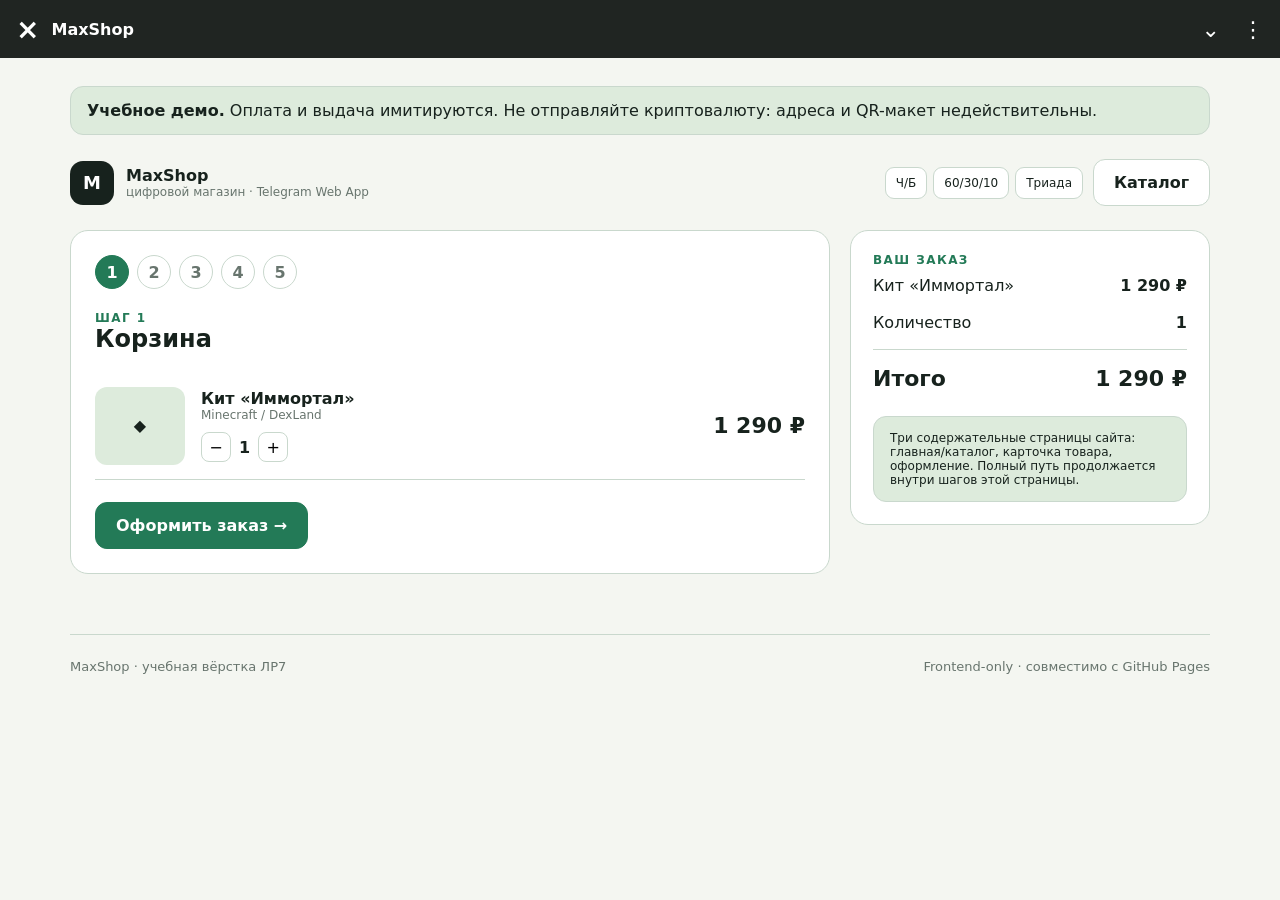
==== checkout.html @ 4ec122d0 "Publish MaxShop lab 7 demo with safe simulated checkout" ====
<!doctype html>
<html lang="ru">
<head>
<meta charset="utf-8">
<meta name="viewport" content="width=device-width,initial-scale=1">
<meta name="theme-color" content="#202522">
<title>Оформление заказа — MaxShop</title>
<link rel="stylesheet" href="styles.css">
</head>
<body data-theme="chromatic">
<div class="telegram-bar">
  <div class="telegram-title"><span style="font-size:28px">×</span><span>MaxShop</span></div>
  <div class="telegram-actions"><span>⌄</span><span>⋮</span></div>
</div>
<div class="app-shell">
  <div class="notice demo-notice" role="note"><strong>Учебное демо.</strong> Оплата и выдача имитируются. Не отправляйте криптовалюту: адреса и QR-макет недействительны.</div>
  <div class="topline">
    <div class="brand">
      <div class="logo">M</div>
      <div><strong>MaxShop</strong><div class="small muted">цифровой магазин · Telegram Web App</div></div>
    </div>
    <div style="display:flex;gap:10px;align-items:center;flex-wrap:wrap">
      <div class="theme-switch" title="Палитры из ЛР7">
        <button onclick="setTheme('achromatic')">Ч/Б</button>
        <button onclick="setTheme('chromatic')">60/30/10</button>
        <button onclick="setTheme('triad')">Триада</button>
      </div>
      <a class="btn secondary" href="index.html">Каталог</a>
    </div>
  </div>

  <div data-checkout class="flow-wrap">
    <main class="panel">
      <div class="stepper">
        <div class="step-dot active" data-stepdot="1">1</div>
        <div class="step-dot" data-stepdot="2">2</div>
        <div class="step-dot" data-stepdot="3">3</div>
        <div class="step-dot" data-stepdot="4">4</div>
        <div class="step-dot" data-stepdot="5">5</div>
      </div>

      <section class="step-pane active" data-step="1">
        <div class="eyebrow">Шаг 1</div><h1>Корзина</h1>
        <div class="cart-item">
          <div class="thumb">◆</div>
          <div><strong data-cart-name></strong><div class="muted small">Minecraft / DexLand</div>
            <div class="qty" style="margin-top:10px"><button onclick="qty(-1)">−</button><strong data-qty>1</strong><button onclick="qty(1)">+</button></div>
          </div>
          <div class="price" data-cart-price></div>
        </div>
        <div style="margin-top:22px"><button class="btn" onclick="setStep(2)">Оформить заказ →</button></div>
      </section>

      <section class="step-pane" data-step="2">
        <div class="eyebrow">Шаг 2</div><h1>Оформление заказа</h1>
        <div class="form-row"><label for="nickname">Ник в игре</label><input id="nickname" class="input" value="MaxPlayer" required pattern=".*\S.*" maxlength="32" autocomplete="nickname"></div>
        <div class="form-row"><label for="comment">Комментарий <span class="muted">(необязательно)</span></label><textarea id="comment" class="input" placeholder="Пожелания к выдаче…"></textarea></div>
        <div style="display:flex;gap:10px;margin-top:18px"><button class="btn secondary" onclick="setStep(1)">← Назад</button><button class="btn" onclick="setStep(3)">Далее →</button></div>
      </section>

      <section class="step-pane" data-step="3">
        <div class="eyebrow">Шаг 3</div><h1>Выберите валюту</h1>
        <p class="muted">Показаны фиксированные учебные суммы. Реальный заказ и платёж не создаются.</p>
        <div class="pay-options">
          <button class="pay-option selected" data-currency="TON" onclick="chooseCurrency('TON')"><span><strong>TON</strong><br><span class="muted small">Оплата в сети TON</span></span><strong>→</strong></button>
          <button class="pay-option" data-currency="USDT TON" onclick="chooseCurrency('USDT TON')"><span><strong>USDT TON</strong><br><span class="muted small">USDT в сети TON</span></span><strong>→</strong></button>
          <button class="pay-option" data-currency="USDT TRON" onclick="chooseCurrency('USDT TRON')"><span><strong>USDT TRON</strong><br><span class="muted small">USDT в сети TRON</span></span><strong>→</strong></button>
        </div>
        <div style="display:flex;gap:10px;margin-top:20px"><button class="btn secondary" onclick="setStep(2)">← Назад</button><button class="btn" onclick="goPayment()">Создать заказ и оплатить →</button></div>
      </section>

      <section class="step-pane" data-step="4" data-payment>
        <div id="payView">
          <div class="eyebrow">Шаг 4 · Заказ #128736</div>
          <h1>Оплата заказа</h1>
          <p class="muted">Выбрана валюта: <strong data-currency-label></strong>. Сумма и адрес демонстрационные. Не отправляйте средства.</p>
          <div class="payment-box">
            <div>
              <div class="copy-row"><label for="wallet"><strong>Демонстрационный адрес</strong></label><div class="copy-field"><input id="wallet" data-wallet-address class="input" readonly><button class="btn secondary" onclick="copyField('wallet',this)">Копировать</button></div></div>
              <div class="copy-row"><label for="amount"><strong>Точная сумма (демо)</strong></label><div class="copy-field"><input id="amount" data-exact-amount class="input" readonly><button class="btn secondary" onclick="copyField('amount',this)">Копировать</button></div></div>
              <div class="notice"><strong>Важно:</strong> это имитация проверки по таймеру. Подключения к кошелькам и блокчейну нет, реальные переводы не проверяются.</div>
              <button id="checkPaymentBtn" class="btn full" style="margin-top:18px" onclick="confirmPayment()">Проверить оплату (демо)</button>
            </div>
            <div><div class="qr" aria-label="Демонстрационный QR-код"></div><div class="muted small" style="text-align:center;margin-top:10px">QR-макет · не для оплаты</div></div>
          </div>
        </div>
      </section>

      <section class="step-pane" data-step="5" data-payment>
        <div id="successView" class="success">
          <div class="success-icon">✓</div>
          <div class="eyebrow">Шаг 5 · Демонстрация завершена</div>
          <h1>Заказ принят в обработку</h1>
          <p class="muted">Имитация проверки завершена успешно. Реальный платёж не выполнялся; заказ и выдача показаны только для демонстрации.</p>
          <div class="order-card" style="text-align:left;max-width:720px;margin:26px auto 0">
            <div style="display:flex;justify-content:space-between;gap:16px;align-items:center">
              <div><strong>Кит «Иммортал»</strong><div class="muted small">Заказ #128736 · <span data-currency-label></span></div></div>
              <span class="status">Выдача в работе</span>
            </div>
            <div style="margin-top:18px;display:flex;gap:10px;flex-wrap:wrap">
              <a class="btn" href="index.html">Вернуться в магазин</a>
              <button class="btn secondary" onclick="resetDemo()">Сбросить демо</button>
            </div>
          </div>
        </div>
      </section>
    </main>

    <aside class="summary-card">
      <div class="eyebrow">Ваш заказ</div>
      <div class="summary-line"><span data-cart-name></span><strong data-cart-price></strong></div>
      <div class="summary-line"><span>Количество</span><strong data-qty>1</strong></div>
      <div class="summary-line total"><span>Итого</span><span data-cart-total></span></div>
      <div class="notice small" style="margin-top:16px">Три содержательные страницы сайта: главная/каталог, карточка товара, оформление. Полный путь продолжается внутри шагов этой страницы.</div>
    </aside>
  </div>

  <div class="footer">
    <span>MaxShop · учебная вёрстка ЛР7</span>
    <span>Frontend-only · совместимо с GitHub Pages</span>
  </div>
</div>
<script src="app.js"></script>
</body></html>
---- styles.css ----
:root{
  --bg:#f4f6f1;
  --surface:#ffffff;
  --surface-2:#ddebdc;
  --text:#17221d;
  --muted:#68756e;
  --line:#c9d8cd;
  --accent:#237a57;
  --accent-strong:#195f43;
  --danger:#c76837;
  --shadow:0 16px 44px rgba(23,34,29,.09);
  --radius:18px;
  --tg:#202522;
}
*{box-sizing:border-box}
html{scroll-behavior:smooth}
body{
  margin:0;
  font-family:Inter,ui-sans-serif,system-ui,-apple-system,BlinkMacSystemFont,"Segoe UI",sans-serif;
  background:var(--bg);
  color:var(--text);
}
body[data-theme="achromatic"]{
  --bg:#f7f7f7;--surface:#fff;--surface-2:#e5e5e5;--text:#151515;--muted:#707070;
  --line:#c8c8c8;--accent:#252525;--accent-strong:#101010;--danger:#4a4a4a;--tg:#171717;
}
body[data-theme="triad"]{
  --bg:#f8f5ee;--surface:#fff;--surface-2:#eee7f5;--text:#1e2421;--muted:#6c716d;
  --line:#ddd5c8;--accent:#2e7d5a;--accent-strong:#245f45;--danger:#d8872b;--tg:#332c42;
}
button,a,input,textarea{font:inherit}
button,a{transition:.18s ease}
button{cursor:pointer}
a{color:inherit;text-decoration:none}

.telegram-bar{
  height:58px;background:var(--tg);color:white;display:flex;align-items:center;
  justify-content:space-between;padding:0 16px;position:sticky;top:0;z-index:30;
}
.telegram-title{display:flex;align-items:center;gap:12px;font-weight:800}
.telegram-actions{display:flex;gap:22px;font-size:22px}
.app-shell{max-width:1180px;margin:0 auto;padding:28px 20px 70px}
.topline{display:flex;justify-content:space-between;align-items:center;gap:16px;margin-bottom:24px}
.brand{display:flex;align-items:center;gap:12px}
.logo{
  width:44px;height:44px;border-radius:13px;background:var(--text);color:#fff;
  display:grid;place-items:center;font-weight:900;font-size:18px;
}
.eyebrow{font-size:12px;letter-spacing:.12em;text-transform:uppercase;font-weight:800;color:var(--accent)}
.muted{color:var(--muted)}
.hero{
  background:linear-gradient(135deg,var(--surface-2),var(--surface));
  border:1px solid var(--line);border-radius:26px;padding:42px;display:grid;
  grid-template-columns:1.25fr .75fr;gap:30px;align-items:center;box-shadow:var(--shadow);
}
.hero h1{font-size:clamp(38px,6vw,68px);line-height:.98;margin:10px 0 18px;max-width:720px}
.hero p{font-size:17px;line-height:1.55;max-width:620px}
.hero-art{
  min-height:260px;border-radius:24px;display:grid;place-items:center;
  position:relative;overflow:hidden;background:rgba(255,255,255,.42)
}
.code-card{
  width:160px;height:160px;border-radius:28px;background:var(--text);color:#fff;
  display:grid;place-items:center;font-size:48px;font-weight:900;transform:rotate(8deg);
  box-shadow:0 24px 50px rgba(0,0,0,.14)
}
.btn{
  border:1px solid var(--accent);background:var(--accent);color:#fff;padding:13px 20px;
  border-radius:12px;font-weight:800;display:inline-flex;align-items:center;justify-content:center;gap:8px;
}
.btn:hover{background:var(--accent-strong);transform:translateY(-1px)}
.btn.secondary{background:var(--surface);color:var(--text);border-color:var(--line)}
.btn.ghost{background:transparent;color:var(--text);border-color:transparent}
.btn.full{width:100%}
.section{margin-top:34px}
.section-head{display:flex;align-items:end;justify-content:space-between;gap:20px;margin-bottom:16px}
.section h2{font-size:28px;margin:0}
.category-grid,.product-grid{display:grid;grid-template-columns:repeat(2,minmax(0,1fr));gap:16px}
.category-card,.product-card,.panel,.summary-card,.order-card{
  background:var(--surface);border:1px solid var(--line);border-radius:var(--radius);
}
.category-card{padding:22px;display:flex;justify-content:space-between;align-items:center}
.category-card:hover,.product-card:hover{transform:translateY(-2px);box-shadow:var(--shadow)}
.product-grid{grid-template-columns:repeat(3,minmax(0,1fr))}
.product-card{overflow:hidden}
.product-visual{
  min-height:180px;background:linear-gradient(145deg,var(--surface-2),rgba(255,255,255,.7));
  display:grid;place-items:center;border-bottom:1px solid var(--line)
}
.product-symbol{
  width:96px;height:96px;border-radius:18px;background:var(--accent);color:white;
  display:grid;place-items:center;font-size:35px;font-weight:900;box-shadow:0 14px 30px rgba(0,0,0,.10)
}
.product-body{padding:18px}
.product-meta{font-size:11px;letter-spacing:.1em;text-transform:uppercase;color:var(--muted);font-weight:800}
.product-card h3{margin:8px 0 8px;font-size:20px}
.product-card p{min-height:44px}
.price-row{display:flex;justify-content:space-between;align-items:center;margin-top:20px;border-top:1px solid var(--line);padding-top:15px}
.price{font-size:22px;font-weight:900}

.searchbar{display:flex;gap:10px;margin:18px 0}
.input{
  width:100%;background:var(--surface);border:1px solid var(--line);border-radius:12px;
  padding:14px 15px;color:var(--text);outline:none
}
.input:focus{border-color:var(--accent);box-shadow:0 0 0 3px color-mix(in srgb,var(--accent) 15%,transparent)}
.chips{display:flex;gap:8px;flex-wrap:wrap}
.chip{padding:8px 12px;border:1px solid var(--line);border-radius:999px;background:var(--surface);font-size:13px}
.chip.active{background:var(--text);color:#fff;border-color:var(--text)}

.breadcrumbs{display:flex;gap:8px;align-items:center;color:var(--muted);font-size:13px;margin:6px 0 20px}
.product-layout{display:grid;grid-template-columns:1.05fr .95fr;gap:28px}
.product-hero{
  min-height:470px;border-radius:24px;background:linear-gradient(145deg,var(--surface-2),var(--surface));
  border:1px solid var(--line);display:grid;place-items:center
}
.product-hero .product-symbol{width:180px;height:180px;font-size:60px;border-radius:30px}
.product-info{background:var(--surface);border:1px solid var(--line);border-radius:24px;padding:30px}
.product-info h1{font-size:42px;margin:4px 0 12px}
.specs{display:grid;gap:10px;margin:24px 0}
.spec{display:flex;justify-content:space-between;border-bottom:1px solid var(--line);padding-bottom:10px}
.sticky-actions{display:flex;gap:10px;align-items:center}
.cart-badge{background:var(--text);color:white;border-radius:999px;padding:4px 9px;font-size:12px;font-weight:900}

.flow-wrap{display:grid;grid-template-columns:1fr 360px;gap:20px}
.panel{padding:24px}
.panel h1,.panel h2{margin-top:0}
.stepper{display:flex;gap:8px;margin-bottom:22px;flex-wrap:wrap}
.step-dot{
  width:34px;height:34px;border-radius:50%;border:1px solid var(--line);background:var(--surface);
  display:grid;place-items:center;font-weight:800;color:var(--muted)
}
.step-dot.active{background:var(--accent);border-color:var(--accent);color:#fff}
.step-pane{display:none}
.step-pane.active{display:block}
.cart-item{display:grid;grid-template-columns:90px 1fr auto;gap:16px;align-items:center;padding:14px 0;border-bottom:1px solid var(--line)}
.thumb{width:90px;height:78px;border-radius:12px;background:var(--surface-2);display:grid;place-items:center;font-weight:900}
.qty{display:flex;align-items:center;gap:8px}
.qty button{width:30px;height:30px;border-radius:8px;border:1px solid var(--line);background:var(--surface)}
.form-row{display:grid;gap:8px;margin:16px 0}
.form-row label{font-size:13px;font-weight:800}
textarea.input{min-height:98px;resize:vertical}
.summary-card{padding:22px;height:max-content;position:sticky;top:86px}
.summary-line{display:flex;justify-content:space-between;gap:12px;padding:9px 0}
.summary-line.total{font-size:22px;font-weight:900;border-top:1px solid var(--line);margin-top:8px;padding-top:16px}

.pay-options{display:grid;gap:12px}
.pay-option{
  border:1px solid var(--line);background:var(--surface);border-radius:15px;padding:18px;display:flex;
  justify-content:space-between;align-items:center
}
.pay-option:hover,.pay-option.selected{border-color:var(--accent);box-shadow:0 0 0 3px color-mix(in srgb,var(--accent) 12%,transparent)}
.payment-box{display:grid;grid-template-columns:1fr 220px;gap:24px;align-items:start}
.copy-row{display:grid;gap:8px;margin:16px 0}
.copy-field{display:flex;gap:10px}
.copy-field .input{font-family:ui-monospace,SFMono-Regular,Menlo,monospace}
.qr{
  width:220px;height:220px;border:14px solid var(--surface);background:
  repeating-conic-gradient(#202522 0 25%,#fff 0 50%) 0/32px 32px;
  border-radius:16px;box-shadow:0 0 0 1px var(--line)
}
.notice{background:var(--surface-2);border:1px solid var(--line);border-radius:13px;padding:14px 16px}
.success{
  text-align:center;padding:46px 24px;background:var(--surface);border:1px solid var(--line);border-radius:24px
}
.success-icon{width:78px;height:78px;border-radius:50%;background:var(--accent);color:white;display:grid;place-items:center;font-size:38px;margin:0 auto 18px}
.order-card{padding:20px;margin-top:14px}
.status{display:inline-flex;padding:7px 11px;border-radius:999px;background:var(--surface-2);font-size:12px;font-weight:900}

.theme-switch{display:flex;gap:6px}
.theme-switch button{
  border:1px solid var(--line);background:var(--surface);border-radius:9px;padding:8px 10px;font-size:12px;color:var(--text)
}
.footer{margin-top:60px;padding-top:24px;border-top:1px solid var(--line);display:flex;justify-content:space-between;color:var(--muted);font-size:13px}
.small{font-size:12px}
.hidden{display:none!important}

@media (max-width:900px){
  .hero,.product-layout,.flow-wrap,.payment-box{grid-template-columns:1fr}
  .product-grid{grid-template-columns:repeat(2,minmax(0,1fr))}
  .summary-card{position:static}
  .hero{padding:28px}
}
@media (max-width:620px){
  .app-shell{padding:18px 14px 50px}
  .topline{align-items:flex-start;flex-direction:column}
  .hero{padding:22px;border-radius:20px}
  .hero-art{min-height:190px}
  .category-grid,.product-grid{grid-template-columns:1fr}
  .product-layout{gap:14px}
  .product-hero{min-height:300px}
  .product-info{padding:22px}
  .product-info h1{font-size:34px}
  .cart-item{grid-template-columns:70px 1fr}
  .cart-item>.price{grid-column:2}
  .thumb{width:70px;height:66px}
  .footer{flex-direction:column;gap:8px}
  .payment-box{gap:18px}
  .qr{width:190px;height:190px;margin:auto}
}

/* Keep the original layout usable on narrow screens. */
[hidden]{display:none!important}
.demo-notice{margin-bottom:24px}
.flow-wrap>*,.payment-box>*,.copy-field .input{min-width:0}
.breadcrumbs,.sticky-actions{flex-wrap:wrap}
button:focus-visible,a:focus-visible{outline:3px solid var(--accent);outline-offset:3px}
@media (max-width:620px){
  .copy-field{flex-wrap:wrap}
  .panel{padding:18px}
  .section-head{flex-wrap:wrap}
  .spec{gap:12px;flex-wrap:wrap}
  .success{padding:26px 12px}
  .success .order-card>div:first-child{flex-wrap:wrap}
}
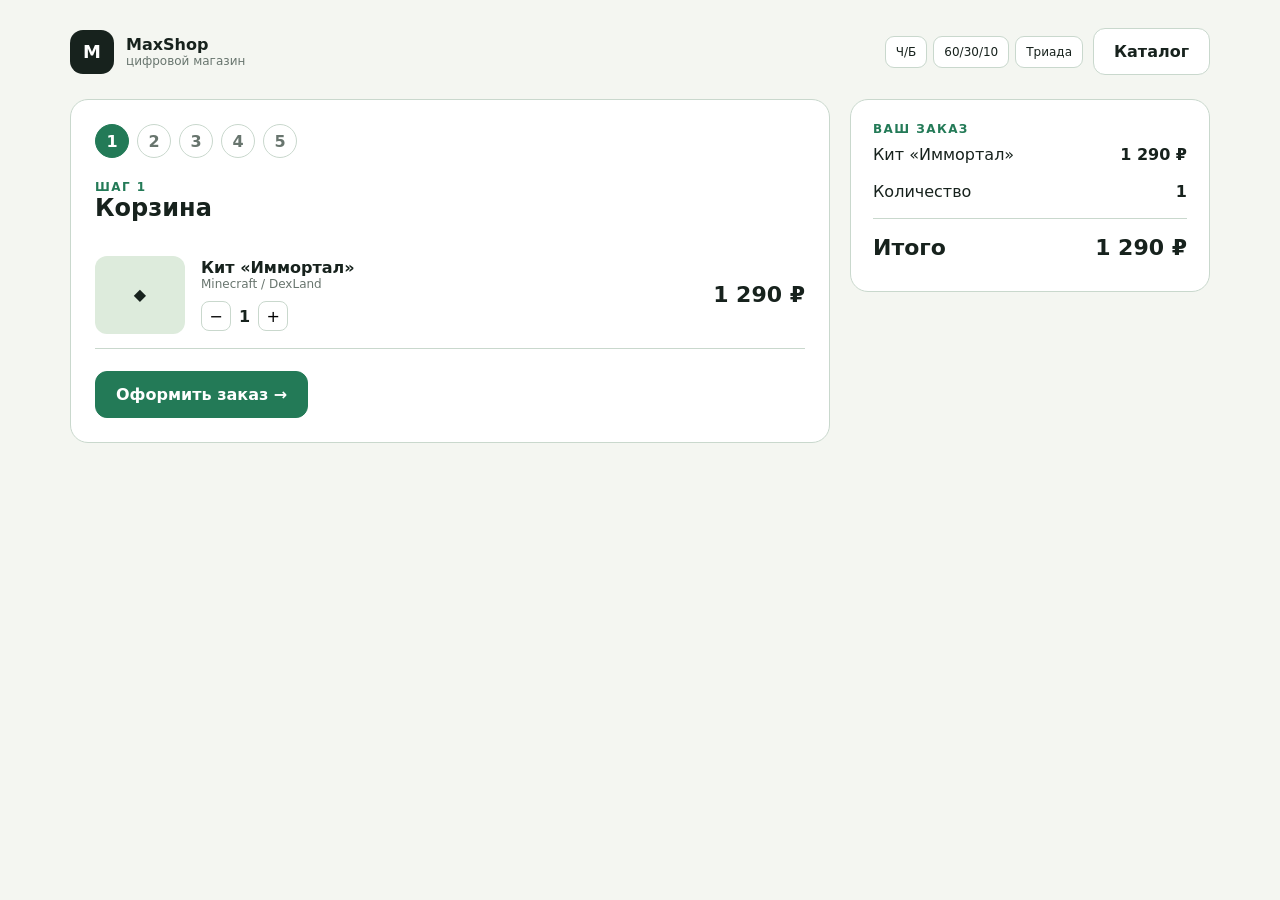
==== commit 307358ba: "Simplify storefront chrome and checkout labels" ====
--- a/checkout.html
+++ b/checkout.html
@@ -8,19 +8,14 @@
 <link rel="stylesheet" href="styles.css">
 </head>
 <body data-theme="chromatic">
-<div class="telegram-bar">
-  <div class="telegram-title"><span style="font-size:28px">×</span><span>MaxShop</span></div>
-  <div class="telegram-actions"><span>⌄</span><span>⋮</span></div>
-</div>
 <div class="app-shell">
-  <div class="notice demo-notice" role="note"><strong>Учебное демо.</strong> Оплата и выдача имитируются. Не отправляйте криптовалюту: адреса и QR-макет недействительны.</div>
   <div class="topline">
     <div class="brand">
       <div class="logo">M</div>
-      <div><strong>MaxShop</strong><div class="small muted">цифровой магазин · Telegram Web App</div></div>
+      <div><strong>MaxShop</strong><div class="small muted">цифровой магазин</div></div>
     </div>
     <div style="display:flex;gap:10px;align-items:center;flex-wrap:wrap">
-      <div class="theme-switch" title="Палитры из ЛР7">
+      <div class="theme-switch" title="Цветовая схема">
         <button onclick="setTheme('achromatic')">Ч/Б</button>
         <button onclick="setTheme('chromatic')">60/30/10</button>
         <button onclick="setTheme('triad')">Триада</button>
@@ -60,7 +55,7 @@
 
       <section class="step-pane" data-step="3">
         <div class="eyebrow">Шаг 3</div><h1>Выберите валюту</h1>
-        <p class="muted">Показаны фиксированные учебные суммы. Реальный заказ и платёж не создаются.</p>
+        <p class="muted">Выберите удобную валюту и сеть для оформления заказа.</p>
         <div class="pay-options">
           <button class="pay-option selected" data-currency="TON" onclick="chooseCurrency('TON')"><span><strong>TON</strong><br><span class="muted small">Оплата в сети TON</span></span><strong>→</strong></button>
           <button class="pay-option" data-currency="USDT TON" onclick="chooseCurrency('USDT TON')"><span><strong>USDT TON</strong><br><span class="muted small">USDT в сети TON</span></span><strong>→</strong></button>
@@ -73,15 +68,15 @@
         <div id="payView">
           <div class="eyebrow">Шаг 4 · Заказ #128736</div>
           <h1>Оплата заказа</h1>
-          <p class="muted">Выбрана валюта: <strong data-currency-label></strong>. Сумма и адрес демонстрационные. Не отправляйте средства.</p>
+          <p class="muted">Выбрана валюта: <strong data-currency-label></strong>.</p>
+          <p class="muted small" role="note">Тестовая оплата — не переводите средства.</p>
           <div class="payment-box">
             <div>
-              <div class="copy-row"><label for="wallet"><strong>Демонстрационный адрес</strong></label><div class="copy-field"><input id="wallet" data-wallet-address class="input" readonly><button class="btn secondary" onclick="copyField('wallet',this)">Копировать</button></div></div>
-              <div class="copy-row"><label for="amount"><strong>Точная сумма (демо)</strong></label><div class="copy-field"><input id="amount" data-exact-amount class="input" readonly><button class="btn secondary" onclick="copyField('amount',this)">Копировать</button></div></div>
-              <div class="notice"><strong>Важно:</strong> это имитация проверки по таймеру. Подключения к кошелькам и блокчейну нет, реальные переводы не проверяются.</div>
-              <button id="checkPaymentBtn" class="btn full" style="margin-top:18px" onclick="confirmPayment()">Проверить оплату (демо)</button>
+              <div class="copy-row"><label for="wallet"><strong>Адрес кошелька</strong></label><div class="copy-field"><input id="wallet" data-wallet-address class="input" readonly><button class="btn secondary" onclick="copyField('wallet',this)">Копировать</button></div></div>
+              <div class="copy-row"><label for="amount"><strong>Точная сумма</strong></label><div class="copy-field"><input id="amount" data-exact-amount class="input" readonly><button class="btn secondary" onclick="copyField('amount',this)">Копировать</button></div></div>
+              <button id="checkPaymentBtn" class="btn full" style="margin-top:18px" onclick="confirmPayment()">Проверить оплату</button>
             </div>
-            <div><div class="qr" aria-label="Демонстрационный QR-код"></div><div class="muted small" style="text-align:center;margin-top:10px">QR-макет · не для оплаты</div></div>
+            <div><div class="qr" aria-hidden="true"></div></div>
           </div>
         </div>
       </section>
@@ -89,9 +84,8 @@
       <section class="step-pane" data-step="5" data-payment>
         <div id="successView" class="success">
           <div class="success-icon">✓</div>
-          <div class="eyebrow">Шаг 5 · Демонстрация завершена</div>
+          <div class="eyebrow">Шаг 5 · Готово</div>
           <h1>Заказ принят в обработку</h1>
-          <p class="muted">Имитация проверки завершена успешно. Реальный платёж не выполнялся; заказ и выдача показаны только для демонстрации.</p>
           <div class="order-card" style="text-align:left;max-width:720px;margin:26px auto 0">
             <div style="display:flex;justify-content:space-between;gap:16px;align-items:center">
               <div><strong>Кит «Иммортал»</strong><div class="muted small">Заказ #128736 · <span data-currency-label></span></div></div>
@@ -99,7 +93,6 @@
             </div>
             <div style="margin-top:18px;display:flex;gap:10px;flex-wrap:wrap">
               <a class="btn" href="index.html">Вернуться в магазин</a>
-              <button class="btn secondary" onclick="resetDemo()">Сбросить демо</button>
             </div>
           </div>
         </div>
@@ -111,14 +104,9 @@
       <div class="summary-line"><span data-cart-name></span><strong data-cart-price></strong></div>
       <div class="summary-line"><span>Количество</span><strong data-qty>1</strong></div>
       <div class="summary-line total"><span>Итого</span><span data-cart-total></span></div>
-      <div class="notice small" style="margin-top:16px">Три содержательные страницы сайта: главная/каталог, карточка товара, оформление. Полный путь продолжается внутри шагов этой страницы.</div>
     </aside>
   </div>
 
-  <div class="footer">
-    <span>MaxShop · учебная вёрстка ЛР7</span>
-    <span>Frontend-only · совместимо с GitHub Pages</span>
-  </div>
 </div>
 <script src="app.js"></script>
 </body></html>
--- a/styles.css
+++ b/styles.css
@@ -34,12 +34,6 @@
 button{cursor:pointer}
 a{color:inherit;text-decoration:none}
 
-.telegram-bar{
-  height:58px;background:var(--tg);color:white;display:flex;align-items:center;
-  justify-content:space-between;padding:0 16px;position:sticky;top:0;z-index:30;
-}
-.telegram-title{display:flex;align-items:center;gap:12px;font-weight:800}
-.telegram-actions{display:flex;gap:22px;font-size:22px}
 .app-shell{max-width:1180px;margin:0 auto;padding:28px 20px 70px}
 .topline{display:flex;justify-content:space-between;align-items:center;gap:16px;margin-bottom:24px}
 .brand{display:flex;align-items:center;gap:12px}
@@ -172,7 +166,6 @@
 .theme-switch button{
   border:1px solid var(--line);background:var(--surface);border-radius:9px;padding:8px 10px;font-size:12px;color:var(--text)
 }
-.footer{margin-top:60px;padding-top:24px;border-top:1px solid var(--line);display:flex;justify-content:space-between;color:var(--muted);font-size:13px}
 .small{font-size:12px}
 .hidden{display:none!important}
 
@@ -195,14 +188,12 @@
   .cart-item{grid-template-columns:70px 1fr}
   .cart-item>.price{grid-column:2}
   .thumb{width:70px;height:66px}
-  .footer{flex-direction:column;gap:8px}
-  .payment-box{gap:18px}
+    .payment-box{gap:18px}
   .qr{width:190px;height:190px;margin:auto}
 }
 
 /* Keep the original layout usable on narrow screens. */
 [hidden]{display:none!important}
-.demo-notice{margin-bottom:24px}
 .flow-wrap>*,.payment-box>*,.copy-field .input{min-width:0}
 .breadcrumbs,.sticky-actions{flex-wrap:wrap}
 button:focus-visible,a:focus-visible{outline:3px solid var(--accent);outline-offset:3px}
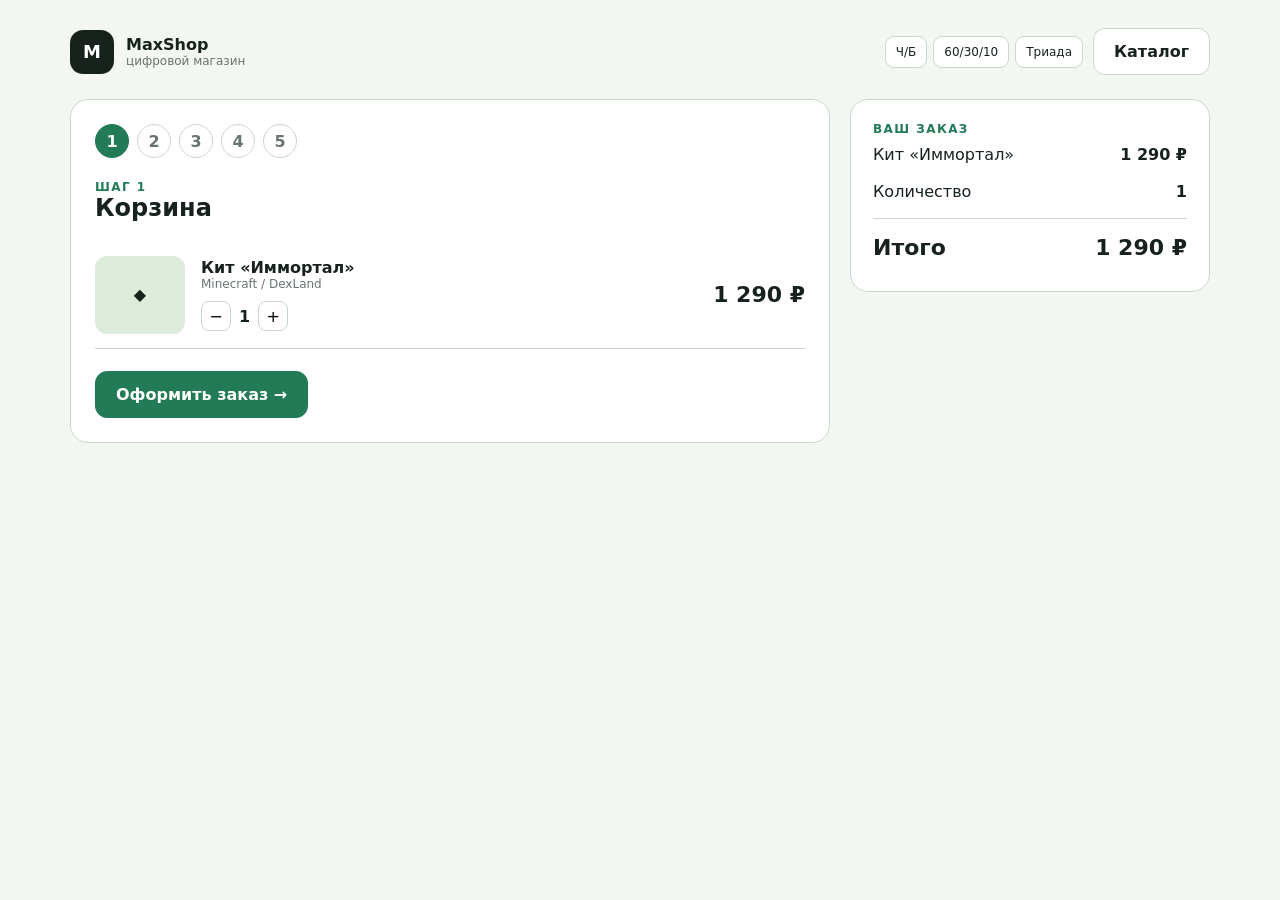
==== commit 994d9a66: "Refresh cached script after adding payment reset" ====
--- a/checkout.html
+++ b/checkout.html
@@ -93,6 +93,7 @@
             </div>
             <div style="margin-top:18px;display:flex;gap:10px;flex-wrap:wrap">
               <a class="btn" href="index.html">Вернуться в магазин</a>
+              <button class="btn secondary" onclick="resetPayment()">Сбросить оплату</button>
             </div>
           </div>
         </div>
@@ -108,5 +109,5 @@
   </div>
 
 </div>
-<script src="app.js"></script>
+<script src="app.js?v=f702139"></script>
 </body></html>
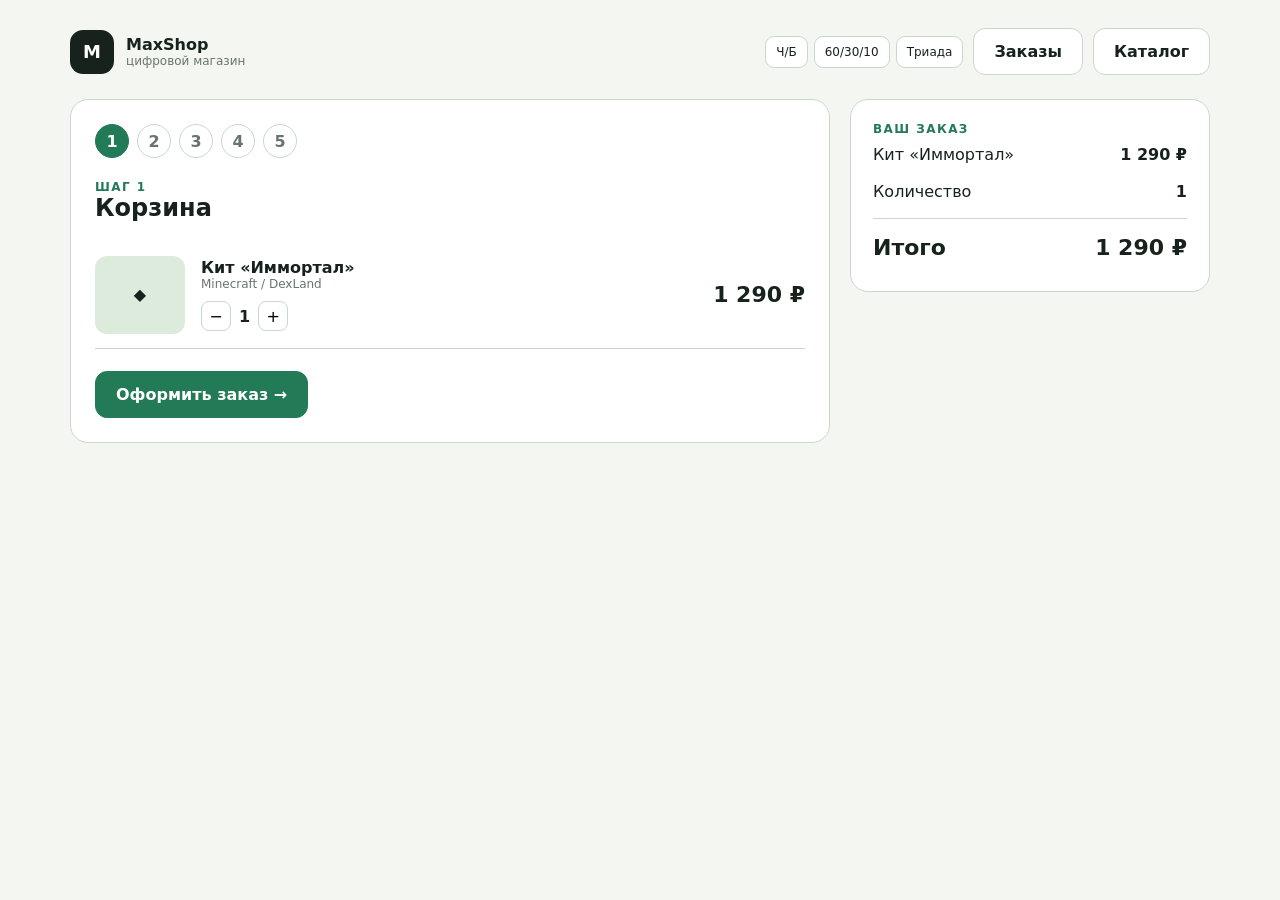
==== commit ec88bec8: "Add order history tab and catalog links on storefront branding" ====
--- a/checkout.html
+++ b/checkout.html
@@ -5,22 +5,23 @@
 <meta name="viewport" content="width=device-width,initial-scale=1">
 <meta name="theme-color" content="#202522">
 <title>Оформление заказа — MaxShop</title>
-<link rel="stylesheet" href="styles.css">
+<link rel="stylesheet" href="styles.css?v=orders-1">
 </head>
 <body data-theme="chromatic">
 <div class="app-shell">
   <div class="topline">
-    <div class="brand">
+    <a class="brand" href="index.html#catalog" aria-label="MaxShop — перейти в каталог">
       <div class="logo">M</div>
       <div><strong>MaxShop</strong><div class="small muted">цифровой магазин</div></div>
-    </div>
+    </a>
     <div style="display:flex;gap:10px;align-items:center;flex-wrap:wrap">
       <div class="theme-switch" title="Цветовая схема">
         <button onclick="setTheme('achromatic')">Ч/Б</button>
         <button onclick="setTheme('chromatic')">60/30/10</button>
         <button onclick="setTheme('triad')">Триада</button>
       </div>
-      <a class="btn secondary" href="index.html">Каталог</a>
+      <a class="btn secondary" href="index.html#orders" data-orders-link>Заказы</a>
+      <a class="btn secondary" href="index.html#catalog">Каталог</a>
     </div>
   </div>
 
@@ -66,7 +67,7 @@
 
       <section class="step-pane" data-step="4" data-payment>
         <div id="payView">
-          <div class="eyebrow">Шаг 4 · Заказ #128736</div>
+          <div class="eyebrow">Шаг 4 · Заказ #<span data-order-id>—</span></div>
           <h1>Оплата заказа</h1>
           <p class="muted">Выбрана валюта: <strong data-currency-label></strong>.</p>
           <p class="muted small" role="note">Тестовая оплата — не переводите средства.</p>
@@ -88,11 +89,12 @@
           <h1>Заказ принят в обработку</h1>
           <div class="order-card" style="text-align:left;max-width:720px;margin:26px auto 0">
             <div style="display:flex;justify-content:space-between;gap:16px;align-items:center">
-              <div><strong>Кит «Иммортал»</strong><div class="muted small">Заказ #128736 · <span data-currency-label></span></div></div>
+              <div><strong>Кит «Иммортал»</strong><div class="muted small">Заказ #<span data-order-id>—</span> · <span data-currency-label></span></div></div>
               <span class="status">Выдача в работе</span>
             </div>
             <div style="margin-top:18px;display:flex;gap:10px;flex-wrap:wrap">
-              <a class="btn" href="index.html">Вернуться в магазин</a>
+              <a class="btn" href="index.html#orders">Мои заказы</a>
+              <a class="btn secondary" href="index.html#catalog">Вернуться в магазин</a>
               <button class="btn secondary" onclick="resetPayment()">Сбросить оплату</button>
             </div>
           </div>
@@ -109,5 +111,5 @@
   </div>
 
 </div>
-<script src="app.js?v=f702139"></script>
+<script src="app.js?v=orders-1"></script>
 </body></html>
--- a/styles.css
+++ b/styles.css
@@ -205,3 +205,9 @@
   .success{padding:26px 12px}
   .success .order-card>div:first-child{flex-wrap:wrap}
 }
+
+.orders-list{display:grid;gap:16px}
+.orders-list .order-card{margin-top:0;overflow-wrap:anywhere}
+.order-heading{display:flex;justify-content:space-between;align-items:center;gap:12px;flex-wrap:wrap}
+.order-heading h2{font-size:20px;margin:0}
+[data-orders-link][aria-current="page"]{border-color:var(--accent);color:var(--accent)}
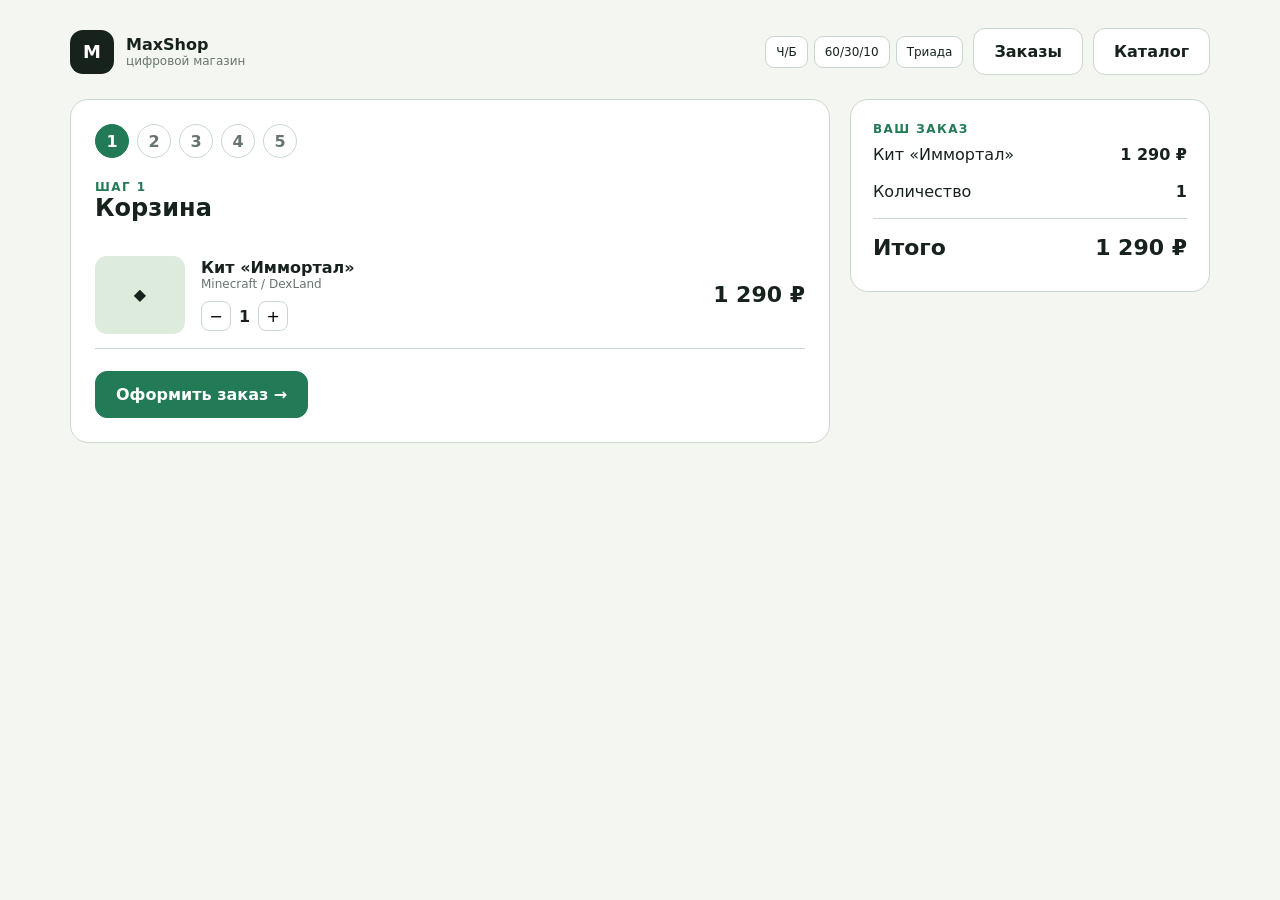
==== commit 2e726224: "Clear completed checkout on return while preserving order history" ====
--- a/checkout.html
+++ b/checkout.html
@@ -95,7 +95,6 @@
             <div style="margin-top:18px;display:flex;gap:10px;flex-wrap:wrap">
               <a class="btn" href="index.html#orders">Мои заказы</a>
               <a class="btn secondary" href="index.html#catalog">Вернуться в магазин</a>
-              <button class="btn secondary" onclick="resetPayment()">Сбросить оплату</button>
             </div>
           </div>
         </div>
@@ -111,5 +110,5 @@
   </div>
 
 </div>
-<script src="app.js?v=orders-1"></script>
+<script src="app.js?v=orders-2"></script>
 </body></html>
